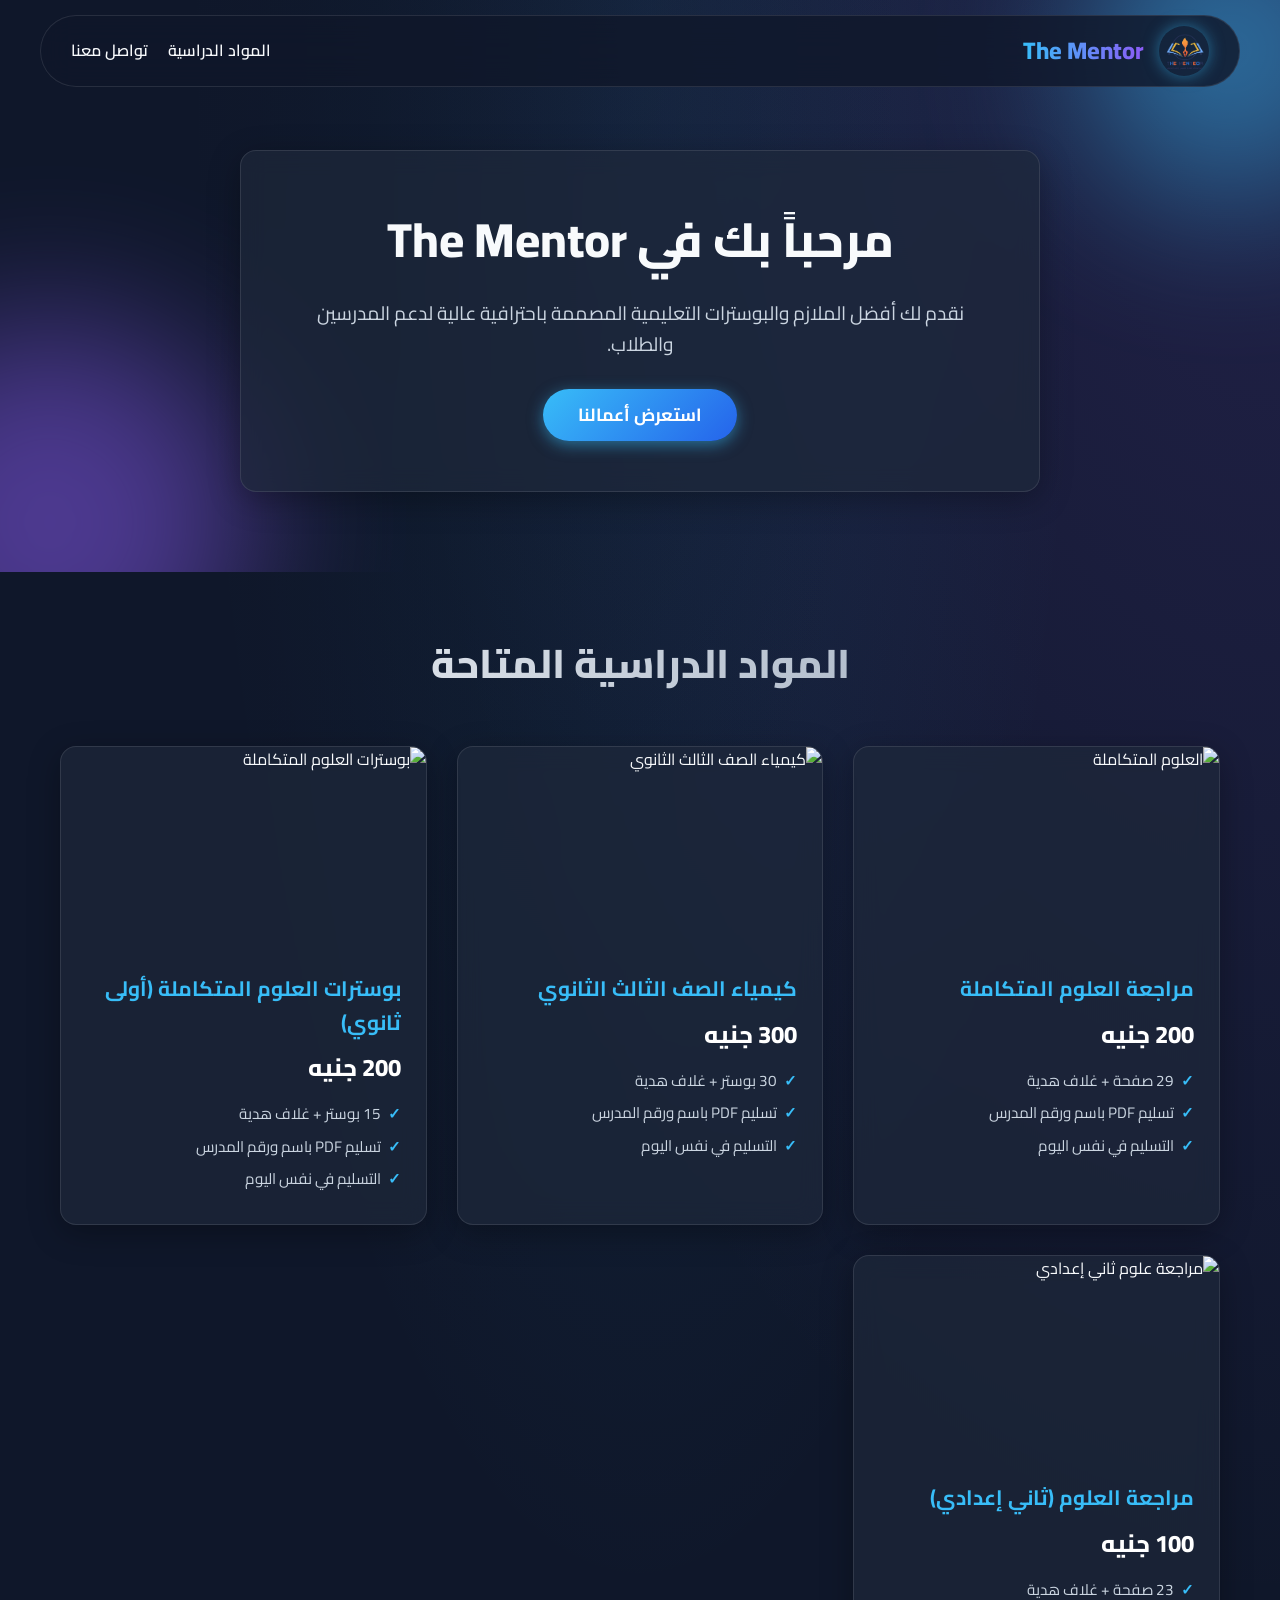
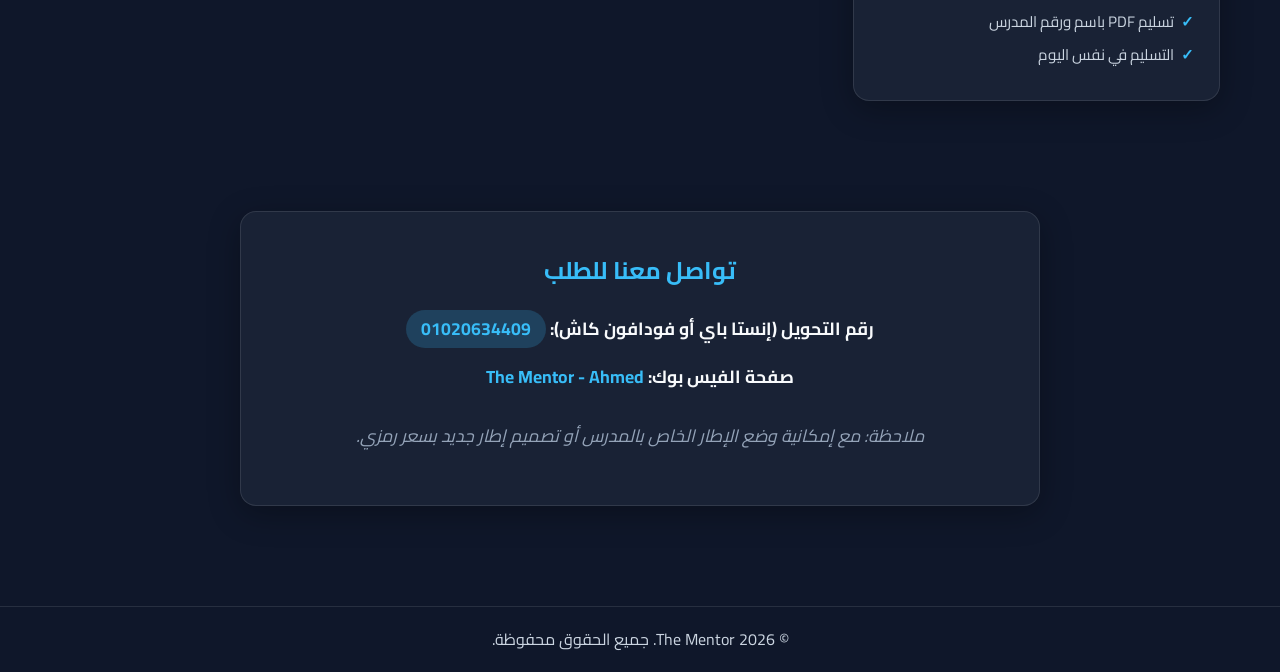
==== index.html @ 61cdba93 "Add files via upload" ====
<!DOCTYPE html>
<html lang="ar" dir="rtl">
<head>
    <meta charset="UTF-8">
    <meta name="viewport" content="width=device-width, initial-scale=1.0">
    <title>The Mentor - المنصة التعليمية</title>
    <meta name="description" content="منصة The Mentor لعرض الملازم والبوسترات التعليمية للمدرسين بأفضل جودة.">
    <link href="https://fonts.googleapis.com/css2?family=Cairo:wght@400;600;700;800&display=swap" rel="stylesheet">
    <link rel="stylesheet" href="style.css">
</head>
<body>
    <!-- Header -->
    <header class="header">
        <div class="glass-nav">
            <div class="logo-container">
                <img src="the mentor logo.png" alt="The Mentor Logo" class="logo">
                <h1>The Mentor</h1>
            </div>
            <nav>
                <ul>
                    <li><a href="#subjects">المواد الدراسية</a></li>
                    <li><a href="#contact">تواصل معنا</a></li>
                </ul>
            </nav>
        </div>
    </header>

    <!-- Hero Section -->
    <section class="hero">
        <div class="hero-content glass-panel">
            <h2>مرحباً بك في The Mentor</h2>
            <p>نقدم لك أفضل الملازم والبوسترات التعليمية المصممة باحترافية عالية لدعم المدرسين والطلاب.</p>
            <a href="#subjects" class="cta-btn">استعرض أعمالنا</a>
        </div>
        <div class="hero-bg-shapes">
            <div class="shape shape-1"></div>
            <div class="shape shape-2"></div>
            <div class="shape shape-3"></div>
        </div>
    </section>

    <!-- Subjects Section -->
    <section id="subjects" class="subjects-section">
        <h2 class="section-title">المواد الدراسية المتاحة</h2>
        <div class="subjects-grid">
            
            <!-- Subject 1 -->
            <div class="subject-card glass-panel" data-id="subject-1">
                <div class="card-image-wrapper">
                    <img src="عينة  من ملزمة مراجعة العلوم المتكاملة/1.png" alt="العلوم المتكاملة" loading="lazy">
                    <div class="overlay">
                        <button class="demo-btn" onclick="openDemo('subject-1')">شاهد العينة (Demo)</button>
                    </div>
                </div>
                <div class="card-content">
                    <h3>مراجعة العلوم المتكاملة</h3>
                    <p class="price">200 جنيه</p>
                    <ul class="features">
                        <li>29 صفحة + غلاف هدية</li>
                        <li>تسليم PDF باسم ورقم المدرس</li>
                        <li>التسليم في نفس اليوم</li>
                    </ul>
                </div>
            </div>

            <!-- Subject 2 -->
            <div class="subject-card glass-panel" data-id="subject-2">
                <div class="card-image-wrapper">
                    <img src="عينة من بوسترات الصف الثالث الثانوي في الكيمياء/1.png" alt="كيمياء الصف الثالث الثانوي" loading="lazy">
                    <div class="overlay">
                        <button class="demo-btn" onclick="openDemo('subject-2')">شاهد العينة (Demo)</button>
                    </div>
                </div>
                <div class="card-content">
                    <h3>كيمياء الصف الثالث الثانوي</h3>
                    <p class="price">300 جنيه</p>
                    <ul class="features">
                        <li>30 بوستر + غلاف هدية</li>
                        <li>تسليم PDF باسم ورقم المدرس</li>
                        <li>التسليم في نفس اليوم</li>
                    </ul>
                </div>
            </div>

            <!-- Subject 3 -->
            <div class="subject-card glass-panel" data-id="subject-3">
                <div class="card-image-wrapper">
                    <img src="عينة من بوسترات العلوم المتكاملة الصف الاول الثانوي/1.png" alt="بوسترات العلوم المتكاملة" loading="lazy">
                    <div class="overlay">
                        <button class="demo-btn" onclick="openDemo('subject-3')">شاهد العينة (Demo)</button>
                    </div>
                </div>
                <div class="card-content">
                    <h3>بوسترات العلوم المتكاملة (أولى ثانوي)</h3>
                    <p class="price">200 جنيه</p>
                    <ul class="features">
                        <li>15 بوستر + غلاف هدية</li>
                        <li>تسليم PDF باسم ورقم المدرس</li>
                        <li>التسليم في نفس اليوم</li>
                    </ul>
                </div>
            </div>

            <!-- Subject 4 -->
            <div class="subject-card glass-panel" data-id="subject-4">
                <div class="card-image-wrapper">
                    <img src="عينة من مراجعة الصف الثاني الاعدادي علوم الترم التاني/1.png" alt="مراجعة علوم ثاني إعدادي" loading="lazy">
                    <div class="overlay">
                        <button class="demo-btn" onclick="openDemo('subject-4')">شاهد العينة (Demo)</button>
                    </div>
                </div>
                <div class="card-content">
                    <h3>مراجعة العلوم (ثاني إعدادي)</h3>
                    <p class="price">100 جنيه</p>
                    <ul class="features">
                        <li>23 صفحة + غلاف هدية</li>
                        <li>تسليم PDF باسم ورقم المدرس</li>
                        <li>التسليم في نفس اليوم</li>
                    </ul>
                </div>
            </div>

        </div>
    </section>

    <!-- Modal / Lightbox for Demo -->
    <div id="demo-modal" class="modal">
        <div class="modal-content glass-panel">
            <span class="close-btn" onclick="closeDemo()">&times;</span>
            <div class="modal-body">
                <div class="slider-container">
                    <div class="slider" id="modal-slider">
                        <!-- Images will be injected here -->
                    </div>
                    <button class="slider-btn prev-btn" onclick="moveSlide(-1)">&#10095;</button>
                    <button class="slider-btn next-btn" onclick="moveSlide(1)">&#10094;</button>
                </div>
                <div class="modal-details" id="modal-details">
                    <!-- Details will be injected here -->
                </div>
            </div>
        </div>
    </div>

    <!-- Contact Section -->
    <section id="contact" class="contact-section glass-panel">
        <h2>تواصل معنا للطلب</h2>
        <div class="contact-info">
            <p><strong>رقم التحويل (إنستا باي أو فودافون كاش):</strong> <span class="highlight">01020634409</span></p>
            <p><strong>صفحة الفيس بوك:</strong> <a href="https://www.facebook.com/thementorahmed" target="_blank" class="fb-link">The Mentor - Ahmed</a></p>
            <p class="note">ملاحظة: مع إمكانية وضع الإطار الخاص بالمدرس أو تصميم إطار جديد بسعر رمزي.</p>
        </div>
    </section>

    <footer>
        <p>&copy; 2026 The Mentor. جميع الحقوق محفوظة.</p>
    </footer>

    <script src="app.js"></script>
</body>
</html>
---- style.css ----
:root {
    --primary-bg: #0f172a;
    --secondary-bg: #1e293b;
    --accent-color: #38bdf8;
    --accent-glow: rgba(56, 189, 248, 0.5);
    --text-primary: #f8fafc;
    --text-secondary: #cbd5e1;
    --glass-bg: rgba(30, 41, 59, 0.7);
    --glass-border: rgba(255, 255, 255, 0.1);
    --font-family: 'Cairo', sans-serif;
}

* {
    margin: 0;
    padding: 0;
    box-sizing: border-box;
}

body {
    font-family: var(--font-family);
    background-color: var(--primary-bg);
    background-image: 
        radial-gradient(at 0% 0%, rgba(15, 23, 42, 1) 0, transparent 50%), 
        radial-gradient(at 50% 0%, rgba(56, 189, 248, 0.1) 0, transparent 50%), 
        radial-gradient(at 100% 0%, rgba(139, 92, 246, 0.15) 0, transparent 50%);
    color: var(--text-primary);
    line-height: 1.6;
    min-height: 100vh;
    overflow-x: hidden;
}

/* Glassmorphism utility */
.glass-panel {
    background: var(--glass-bg);
    backdrop-filter: blur(12px);
    -webkit-backdrop-filter: blur(12px);
    border: 1px solid var(--glass-border);
    box-shadow: 0 8px 32px 0 rgba(0, 0, 0, 0.3);
    border-radius: 16px;
}

/* Header */
.header {
    position: fixed;
    top: 0;
    width: 100%;
    z-index: 1000;
    padding: 15px 20px;
}

.glass-nav {
    display: flex;
    justify-content: space-between;
    align-items: center;
    max-width: 1200px;
    margin: 0 auto;
    padding: 10px 30px;
    background: rgba(15, 23, 42, 0.8);
    backdrop-filter: blur(16px);
    border: 1px solid var(--glass-border);
    border-radius: 50px;
}

.logo-container {
    display: flex;
    align-items: center;
    gap: 15px;
}

.logo {
    height: 50px;
    width: auto;
    border-radius: 50%;
    box-shadow: 0 0 15px var(--accent-glow);
}

.logo-container h1 {
    font-size: 1.5rem;
    font-weight: 800;
    background: linear-gradient(to right, #38bdf8, #8b5cf6);
    -webkit-background-clip: text;
    -webkit-text-fill-color: transparent;
}

nav ul {
    list-style: none;
    display: flex;
    gap: 20px;
}

nav a {
    color: var(--text-primary);
    text-decoration: none;
    font-weight: 600;
    transition: color 0.3s;
}

nav a:hover {
    color: var(--accent-color);
}

/* Hero Section */
.hero {
    position: relative;
    padding: 150px 20px 80px;
    display: flex;
    justify-content: center;
    align-items: center;
    text-align: center;
    min-height: 60vh;
}

.hero-content {
    max-width: 800px;
    padding: 50px;
    position: relative;
    z-index: 10;
}

.hero h2 {
    font-size: 3rem;
    margin-bottom: 20px;
    font-weight: 800;
}

.hero p {
    font-size: 1.2rem;
    color: var(--text-secondary);
    margin-bottom: 30px;
}

.cta-btn {
    display: inline-block;
    padding: 12px 35px;
    background: linear-gradient(135deg, #38bdf8, #2563eb);
    color: white;
    text-decoration: none;
    border-radius: 30px;
    font-weight: 700;
    font-size: 1.1rem;
    transition: transform 0.3s, box-shadow 0.3s;
    box-shadow: 0 4px 15px var(--accent-glow);
}

.cta-btn:hover {
    transform: translateY(-3px);
    box-shadow: 0 8px 25px var(--accent-glow);
}

/* Subjects Section */
.subjects-section {
    max-width: 1200px;
    margin: 0 auto;
    padding: 60px 20px;
}

.section-title {
    text-align: center;
    font-size: 2.5rem;
    margin-bottom: 50px;
    font-weight: 800;
    background: linear-gradient(to right, #f8fafc, #94a3b8);
    -webkit-background-clip: text;
    -webkit-text-fill-color: transparent;
}

.subjects-grid {
    display: grid;
    grid-template-columns: repeat(auto-fit, minmax(280px, 1fr));
    gap: 30px;
}

.subject-card {
    overflow: hidden;
    transition: transform 0.4s cubic-bezier(0.175, 0.885, 0.32, 1.275);
    display: flex;
    flex-direction: column;
}

.subject-card:hover {
    transform: translateY(-10px);
}

.card-image-wrapper {
    position: relative;
    height: 200px;
    overflow: hidden;
}

.card-image-wrapper img {
    width: 100%;
    height: 100%;
    object-fit: cover;
    transition: transform 0.5s;
}

.subject-card:hover .card-image-wrapper img {
    transform: scale(1.1);
}

.overlay {
    position: absolute;
    top: 0; left: 0; right: 0; bottom: 0;
    background: rgba(15, 23, 42, 0.6);
    display: flex;
    justify-content: center;
    align-items: center;
    opacity: 0;
    transition: opacity 0.3s;
}

.subject-card:hover .overlay {
    opacity: 1;
}

.demo-btn {
    padding: 10px 25px;
    background: #fff;
    color: #0f172a;
    border: none;
    border-radius: 20px;
    font-weight: 700;
    font-family: inherit;
    cursor: pointer;
    transform: translateY(20px);
    transition: transform 0.3s, background 0.3s;
}

.demo-btn:hover {
    background: var(--accent-color);
    color: #fff;
}

.subject-card:hover .demo-btn {
    transform: translateY(0);
}

.card-content {
    padding: 25px;
    flex-grow: 1;
    display: flex;
    flex-direction: column;
}

.card-content h3 {
    font-size: 1.3rem;
    margin-bottom: 10px;
    color: var(--accent-color);
}

.price {
    font-size: 1.5rem;
    font-weight: 800;
    color: #fff;
    margin-bottom: 15px;
}

.features {
    list-style: none;
    color: var(--text-secondary);
    font-size: 0.95rem;
    flex-grow: 1;
}

.features li {
    margin-bottom: 8px;
    position: relative;
    padding-right: 20px;
}

.features li::before {
    content: '✓';
    position: absolute;
    right: 0;
    color: var(--accent-color);
    font-weight: bold;
}

/* Modal */
.modal {
    display: none;
    position: fixed;
    top: 0; left: 0; right: 0; bottom: 0;
    background: rgba(0, 0, 0, 0.85);
    z-index: 2000;
    justify-content: center;
    align-items: center;
    backdrop-filter: blur(5px);
}

.modal.active {
    display: flex;
    animation: fadeIn 0.3s ease;
}

@keyframes fadeIn {
    from { opacity: 0; }
    to { opacity: 1; }
}

.modal-content {
    width: 90%;
    max-width: 1000px;
    max-height: 90vh;
    display: flex;
    flex-direction: column;
    position: relative;
    overflow: hidden;
}

.close-btn {
    position: absolute;
    top: 15px;
    right: 20px;
    font-size: 30px;
    color: #fff;
    cursor: pointer;
    z-index: 10;
    transition: color 0.3s;
}

.close-btn:hover {
    color: var(--accent-color);
}

.modal-body {
    display: flex;
    flex-direction: column;
    height: 100%;
}

@media (min-width: 768px) {
    .modal-body {
        flex-direction: row;
    }
}

.slider-container {
    flex: 2;
    position: relative;
    background: #000;
    display: flex;
    justify-content: center;
    align-items: center;
    min-height: 300px;
}

.slider {
    width: 100%;
    height: 100%;
    display: flex;
    justify-content: center;
    align-items: center;
}

.slider img {
    max-width: 100%;
    max-height: 70vh;
    object-fit: contain;
    display: none;
    animation: zoomIn 0.4s ease;
}

.slider img.active {
    display: block;
}

@keyframes zoomIn {
    from { transform: scale(0.95); opacity: 0; }
    to { transform: scale(1); opacity: 1; }
}

.slider-btn {
    position: absolute;
    top: 50%;
    transform: translateY(-50%);
    background: rgba(255,255,255,0.1);
    color: white;
    border: none;
    width: 40px;
    height: 40px;
    border-radius: 50%;
    cursor: pointer;
    font-size: 18px;
    transition: background 0.3s;
    backdrop-filter: blur(4px);
}

.slider-btn:hover {
    background: rgba(255,255,255,0.3);
}

.prev-btn { right: 10px; }
.next-btn { left: 10px; }

.modal-details {
    flex: 1;
    padding: 30px;
    background: var(--glass-bg);
    overflow-y: auto;
    border-right: 1px solid var(--glass-border);
}

.modal-details h3 {
    color: var(--accent-color);
    margin-bottom: 15px;
    font-size: 1.5rem;
}

.modal-details .modal-desc {
    color: var(--text-secondary);
    white-space: pre-line;
    line-height: 1.8;
}

/* Contact Section */
.contact-section {
    max-width: 800px;
    margin: 50px auto 100px;
    padding: 40px;
    text-align: center;
}

.contact-section h2 {
    color: var(--accent-color);
    margin-bottom: 20px;
}

.contact-info p {
    font-size: 1.1rem;
    margin-bottom: 15px;
}

.highlight {
    background: rgba(56, 189, 248, 0.2);
    padding: 5px 15px;
    border-radius: 20px;
    font-weight: bold;
    color: var(--accent-color);
    display: inline-block;
}

.fb-link {
    color: #38bdf8;
    text-decoration: none;
    font-weight: bold;
    transition: color 0.3s;
}

.fb-link:hover {
    color: #fff;
    text-decoration: underline;
}

.note {
    margin-top: 30px;
    font-size: 0.9rem;
    color: #94a3b8;
    font-style: italic;
}

footer {
    text-align: center;
    padding: 20px;
    border-top: 1px solid var(--glass-border);
    color: var(--text-secondary);
}

/* Background Animated Shapes */
.hero-bg-shapes {
    position: absolute;
    top: 0; left: 0; width: 100%; height: 100%;
    overflow: hidden;
    z-index: 1;
    pointer-events: none;
}

.shape {
    position: absolute;
    border-radius: 50%;
    filter: blur(80px);
    opacity: 0.5;
    animation: float 10s infinite ease-in-out alternate;
}

.shape-1 {
    width: 300px; height: 300px;
    background: #38bdf8;
    top: -100px; right: -100px;
}

.shape-2 {
    width: 400px; height: 400px;
    background: #8b5cf6;
    bottom: -150px; left: -150px;
    animation-delay: -5s;
}

@keyframes float {
    0% { transform: translate(0, 0) scale(1); }
    100% { transform: translate(30px, 50px) scale(1.1); }
}

/* Responsive adjustments */
@media (max-width: 600px) {
    .hero h2 { font-size: 2rem; }
    .glass-nav { flex-direction: column; gap: 15px; border-radius: 20px; }
}
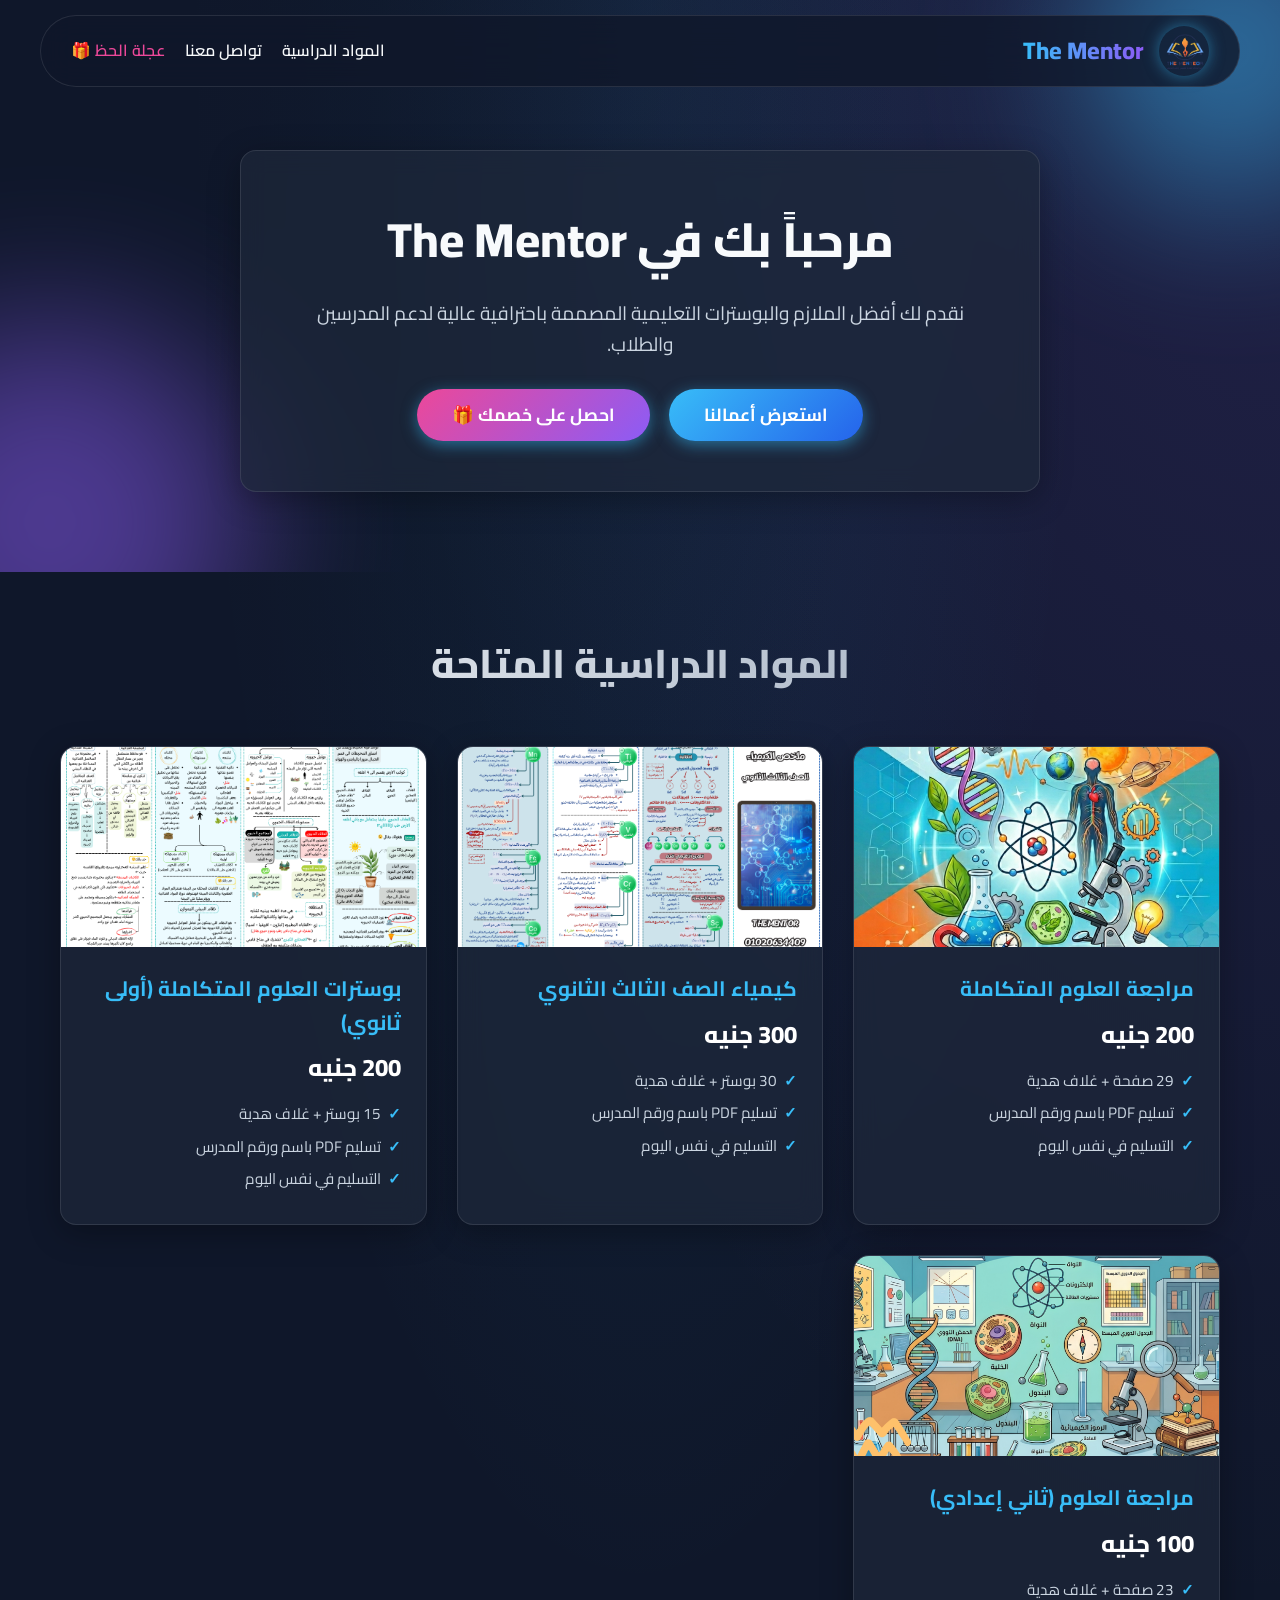
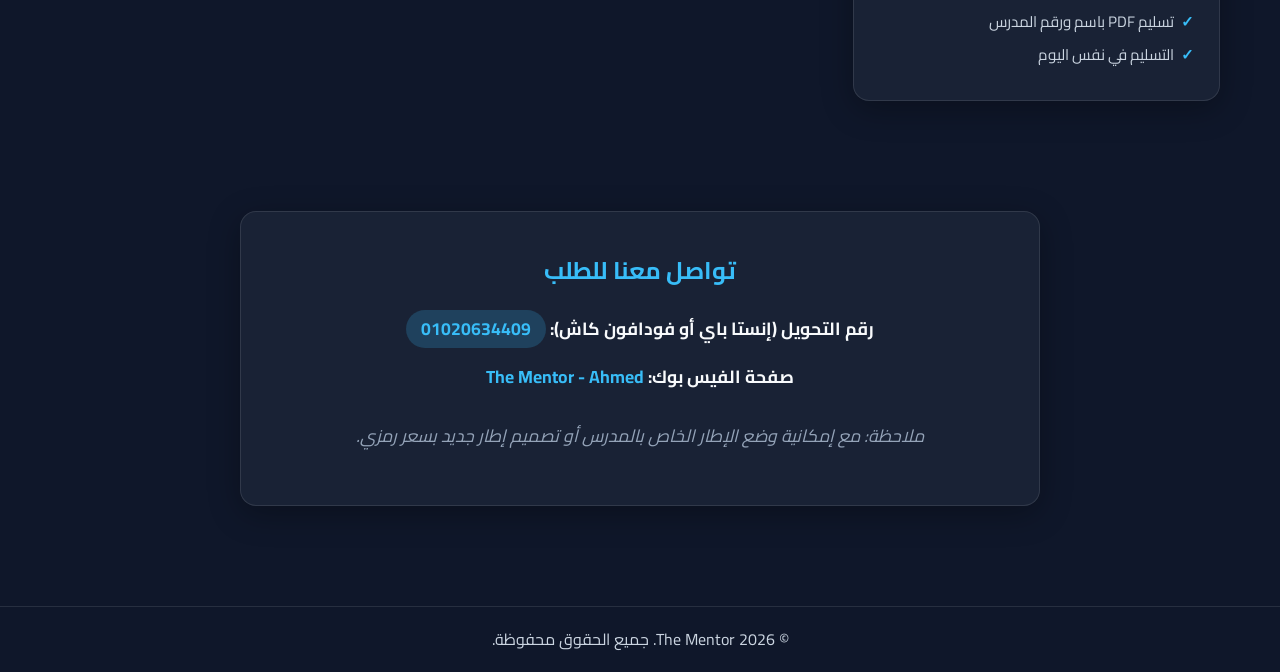
==== commit 2ffa8ba9: "Add files via upload" ====
--- a/index.html
+++ b/index.html
@@ -20,6 +20,7 @@
                 <ul>
                     <li><a href="#subjects">المواد الدراسية</a></li>
                     <li><a href="#contact">تواصل معنا</a></li>
+                    <li><a href="discount.html" style="color: #ec4899;">عجلة الحظ 🎁</a></li>
                 </ul>
             </nav>
         </div>
@@ -31,6 +32,7 @@
             <h2>مرحباً بك في The Mentor</h2>
             <p>نقدم لك أفضل الملازم والبوسترات التعليمية المصممة باحترافية عالية لدعم المدرسين والطلاب.</p>
             <a href="#subjects" class="cta-btn">استعرض أعمالنا</a>
+            <a href="discount.html" class="cta-btn" style="background: linear-gradient(135deg, #ec4899, #8b5cf6); margin-right: 15px;">احصل على خصمك 🎁</a>
         </div>
         <div class="hero-bg-shapes">
             <div class="shape shape-1"></div>
